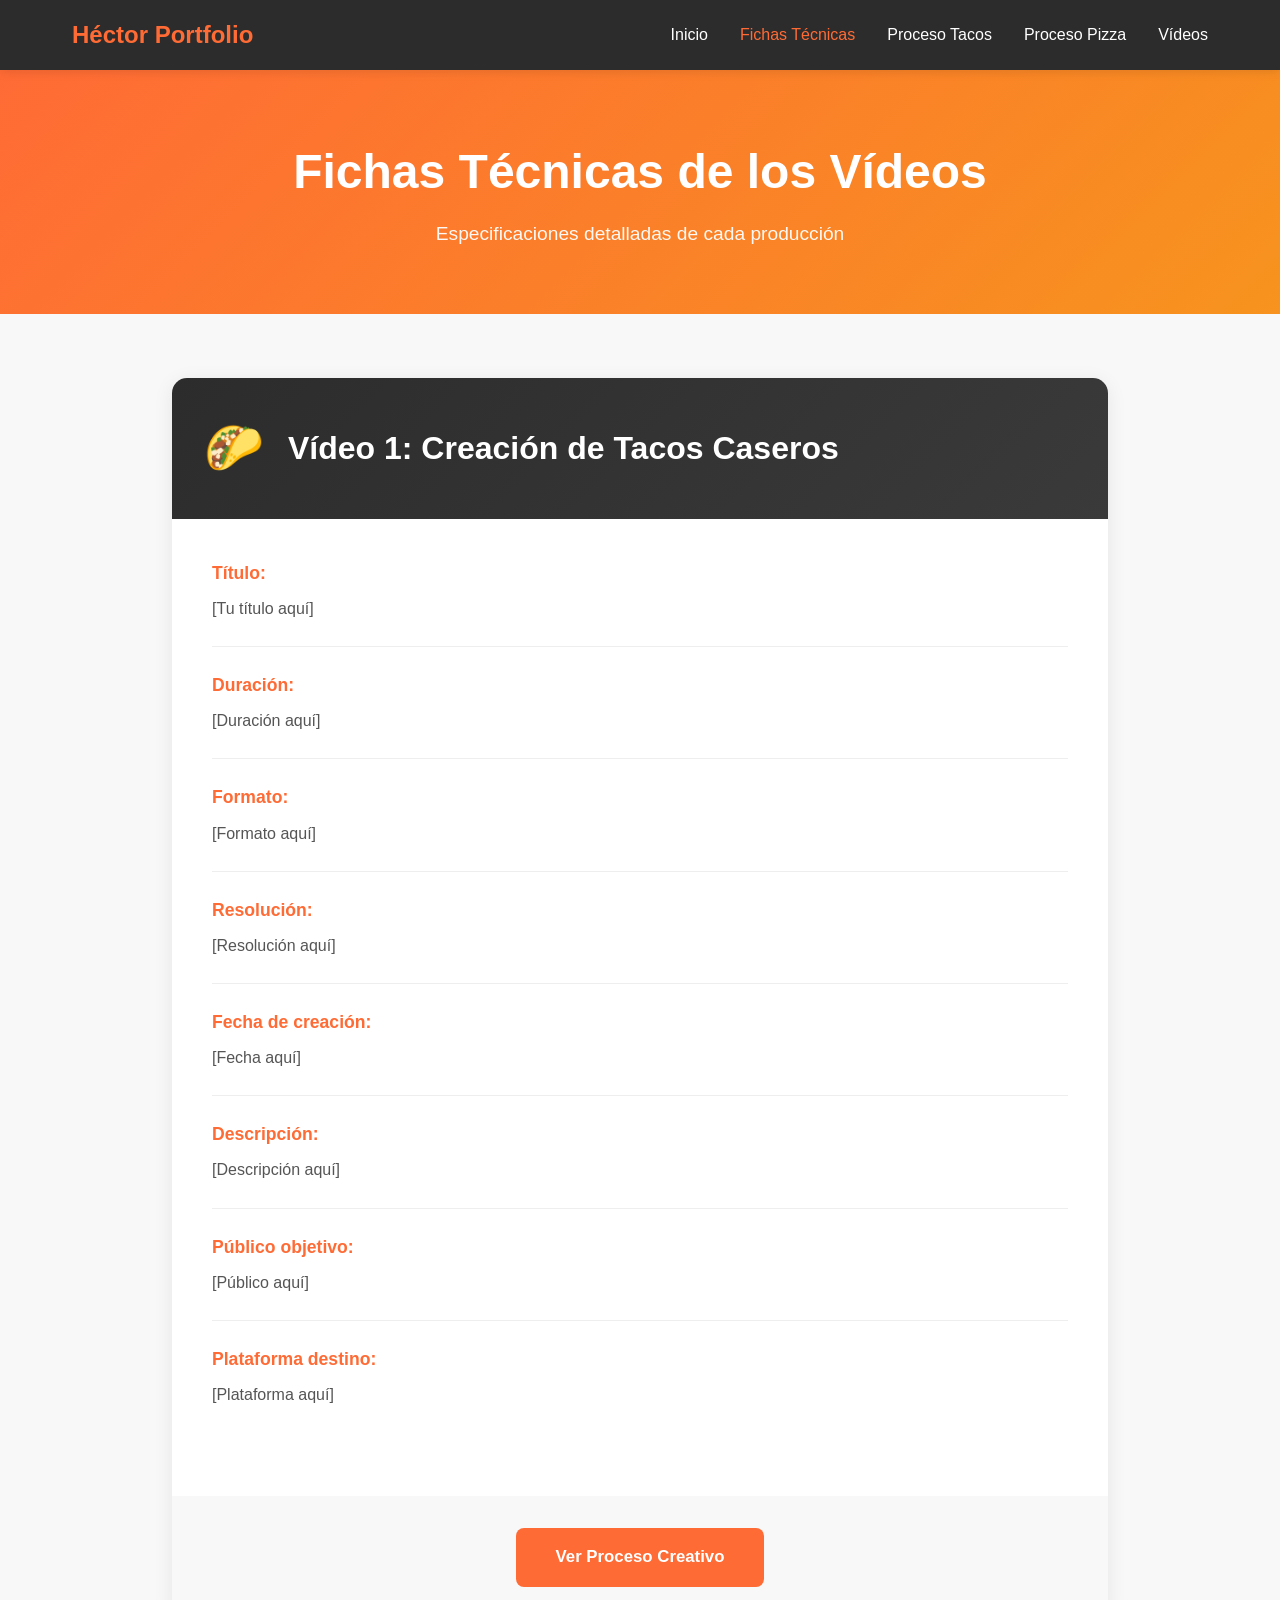
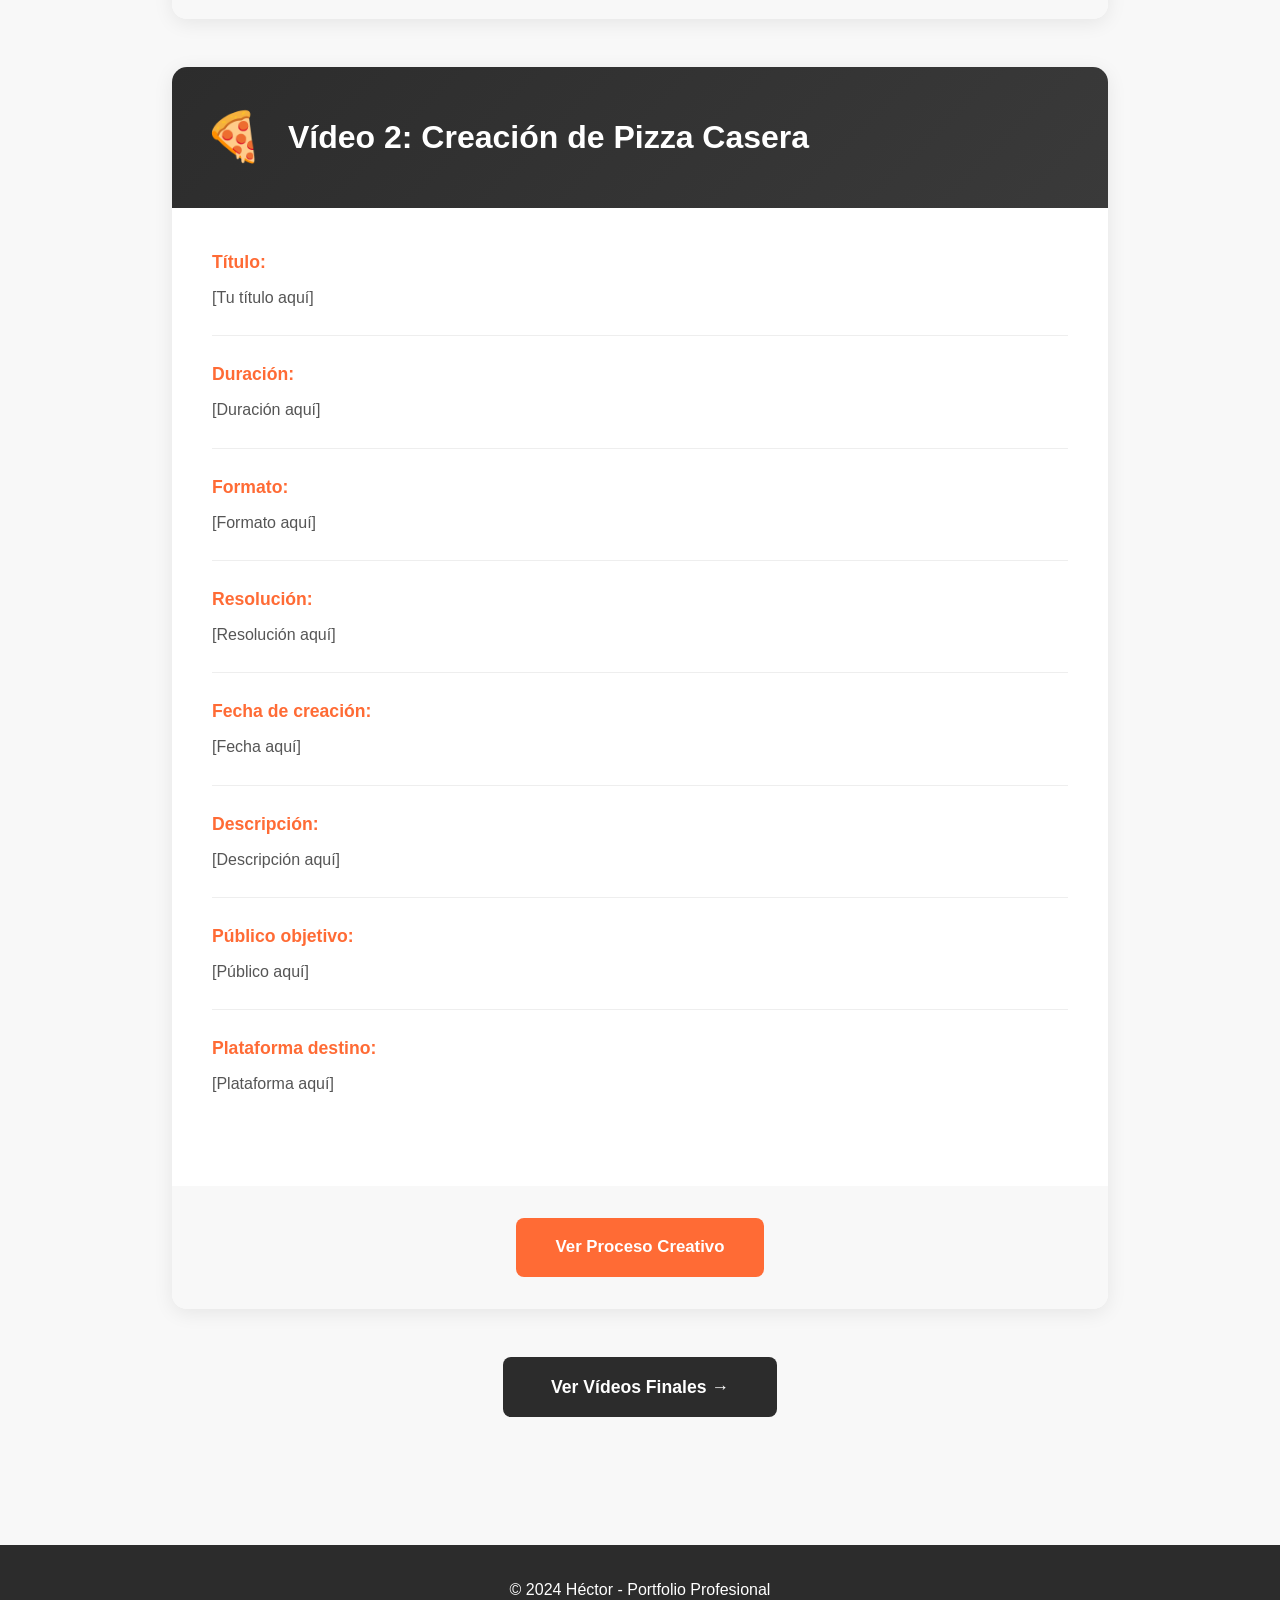
==== fichas.html @ d03f59ef "Queda escribir las fichas y poner los videos" ====
<!DOCTYPE html>
<html lang="es">
<head>
    <meta charset="UTF-8">
    <meta name="viewport" content="width=device-width, initial-scale=1.0">
    <title>Fichas Técnicas - Héctor Portfolio</title>
    <link rel="stylesheet" href="./css/style_fichas.css">
</head>
<body>
    <nav class="navbar">
        <div class="nav-container">
            <h1 class="logo">Héctor Portfolio</h1>
            <ul class="nav-menu">
                <li><a href="./index.html">Inicio</a></li>
                <li><a href="./fichas.html" class="active">Fichas Técnicas</a></li>
                <li><a href="./proceso_tacos.html">Proceso Tacos</a></li>
                <li><a href="./proceso_pizza.html">Proceso Pizza</a></li>
                <li><a href="./videos.html">Vídeos</a></li>
            </ul>
        </div>
    </nav>

    <header class="page-header">
        <h1>Fichas Técnicas de los Vídeos</h1>
        <p>Especificaciones detalladas de cada producción</p>
    </header>

    <main class="container">
        <!-- FICHA TÉCNICA 1: TACOS CASEROS -->
        <section class="ficha-card">
            <div class="ficha-header">
                <span class="ficha-icon">🌮</span>
                <h2>Vídeo 1: Creación de Tacos Caseros</h2>
            </div>
            <div class="ficha-content">
                <!-- ⬇️ AÑADE AQUÍ: Todo el contenido de la ficha técnica del vídeo de TACOS -->
                <!-- Ejemplo de estructura (usa la que prefieras): -->
                
                <div class="ficha-item">
                    <strong>Título:</strong>
                    <p>[Tu título aquí]</p>
                </div>

                <div class="ficha-item">
                    <strong>Duración:</strong>
                    <p>[Duración aquí]</p>
                </div>

                <div class="ficha-item">
                    <strong>Formato:</strong>
                    <p>[Formato aquí]</p>
                </div>

                <div class="ficha-item">
                    <strong>Resolución:</strong>
                    <p>[Resolución aquí]</p>
                </div>

                <div class="ficha-item">
                    <strong>Fecha de creación:</strong>
                    <p>[Fecha aquí]</p>
                </div>

                <div class="ficha-item">
                    <strong>Descripción:</strong>
                    <p>[Descripción aquí]</p>
                </div>

                <div class="ficha-item">
                    <strong>Público objetivo:</strong>
                    <p>[Público aquí]</p>
                </div>

                <div class="ficha-item">
                    <strong>Plataforma destino:</strong>
                    <p>[Plataforma aquí]</p>
                </div>

                <!-- Añade más campos según tu ficha técnica real -->
                
            </div>
            <div class="ficha-footer">
                <a href="./proceso_tacos.html" class="btn">Ver Proceso Creativo</a>
            </div>
        </section>

        <!-- FICHA TÉCNICA 2: PIZZA CASERA -->
        <section class="ficha-card">
            <div class="ficha-header">
                <span class="ficha-icon">🍕</span>
                <h2>Vídeo 2: Creación de Pizza Casera</h2>
            </div>
            <div class="ficha-content">
                <!-- ⬇️ AÑADE AQUÍ: Todo el contenido de la ficha técnica del vídeo de PIZZA -->
                <!-- Usa la misma estructura que arriba -->
                
                <div class="ficha-item">
                    <strong>Título:</strong>
                    <p>[Tu título aquí]</p>
                </div>

                <div class="ficha-item">
                    <strong>Duración:</strong>
                    <p>[Duración aquí]</p>
                </div>

                <div class="ficha-item">
                    <strong>Formato:</strong>
                    <p>[Formato aquí]</p>
                </div>

                <div class="ficha-item">
                    <strong>Resolución:</strong>
                    <p>[Resolución aquí]</p>
                </div>

                <div class="ficha-item">
                    <strong>Fecha de creación:</strong>
                    <p>[Fecha aquí]</p>
                </div>

                <div class="ficha-item">
                    <strong>Descripción:</strong>
                    <p>[Descripción aquí]</p>
                </div>

                <div class="ficha-item">
                    <strong>Público objetivo:</strong>
                    <p>[Público aquí]</p>
                </div>

                <div class="ficha-item">
                    <strong>Plataforma destino:</strong>
                    <p>[Plataforma aquí]</p>
                </div>

                <!-- Añade más campos según tu ficha técnica real -->
                
            </div>
            <div class="ficha-footer">
                <a href="./proceso_pizza.html" class="btn">Ver Proceso Creativo</a>
            </div>
        </section>

        <div class="navigation-section">
            <a href="./videos.html" class="btn-nav">Ver Vídeos Finales →</a>
        </div>
    </main>

    <footer class="footer">
        <p>&copy; 2024 Héctor - Portfolio Profesional</p>
    </footer>
</body>
</html>
---- css/style_fichas.css ----
* {
    margin: 0;
    padding: 0;
    box-sizing: border-box;
}

body {
    font-family: 'Segoe UI', Tahoma, Geneva, Verdana, sans-serif;
    line-height: 1.6;
    color: #333;
    background-color: #f8f8f8;
}

/* Navegación */
.navbar {
    background-color: #2c2c2c;
    padding: 1rem 0;
    position: sticky;
    top: 0;
    z-index: 100;
    box-shadow: 0 2px 10px rgba(0,0,0,0.1);
}

.nav-container {
    max-width: 1200px;
    margin: 0 auto;
    padding: 0 2rem;
    display: flex;
    justify-content: space-between;
    align-items: center;
}

.logo {
    color: #ff6b35;
    font-size: 1.5rem;
    font-weight: bold;
}

.nav-menu {
    display: flex;
    list-style: none;
    gap: 2rem;
}

.nav-menu a {
    color: #fff;
    text-decoration: none;
    transition: color 0.3s;
    font-weight: 500;
}

.nav-menu a:hover,
.nav-menu a.active {
    color: #ff6b35;
}

/* Page Header */
.page-header {
    background: linear-gradient(135deg, #ff6b35 0%, #f7931e 100%);
    color: white;
    padding: 4rem 2rem;
    text-align: center;
}

.page-header h1 {
    font-size: 3rem;
    margin-bottom: 0.5rem;
}

.page-header p {
    font-size: 1.2rem;
    opacity: 0.95;
}

/* Container */
.container {
    max-width: 1000px;
    margin: 0 auto;
    padding: 4rem 2rem;
}

/* Ficha Card */
.ficha-card {
    background: white;
    border-radius: 15px;
    box-shadow: 0 4px 20px rgba(0,0,0,0.08);
    margin-bottom: 3rem;
    overflow: hidden;
}

.ficha-header {
    background: linear-gradient(135deg, #2c2c2c 0%, #3a3a3a 100%);
    color: white;
    padding: 2rem;
    display: flex;
    align-items: center;
    gap: 1.5rem;
}

.ficha-icon {
    font-size: 3rem;
}

.ficha-header h2 {
    font-size: 2rem;
    margin: 0;
}

.ficha-content {
    padding: 2.5rem;
}

.ficha-item {
    margin-bottom: 1.5rem;
    padding-bottom: 1.5rem;
    border-bottom: 1px solid #eee;
}

.ficha-item:last-child {
    border-bottom: none;
}

.ficha-item strong {
    color: #ff6b35;
    font-size: 1.1rem;
    display: block;
    margin-bottom: 0.5rem;
}

.ficha-item p {
    color: #555;
    font-size: 1rem;
    line-height: 1.7;
    margin: 0;
}

.ficha-footer {
    padding: 2rem;
    background-color: #f8f8f8;
    text-align: center;
}

/* Botones */
.btn {
    display: inline-block;
    padding: 1rem 2.5rem;
    background-color: #ff6b35;
    color: white;
    text-decoration: none;
    border-radius: 8px;
    transition: all 0.3s;
    font-weight: 600;
    font-size: 1.05rem;
}

.btn:hover {
    background-color: #e55a2b;
    transform: translateY(-2px);
    box-shadow: 0 4px 15px rgba(255,107,53,0.3);
}

/* Navigation Section */
.navigation-section {
    text-align: center;
    margin-top: 3rem;
}

.btn-nav {
    display: inline-block;
    padding: 1rem 3rem;
    background-color: #2c2c2c;
    color: white;
    text-decoration: none;
    border-radius: 8px;
    transition: all 0.3s;
    font-weight: 600;
    font-size: 1.1rem;
}

.btn-nav:hover {
    background-color: #1a1a1a;
    transform: translateY(-2px);
}

/* Footer */
.footer {
    background-color: #2c2c2c;
    color: white;
    text-align: center;
    padding: 2rem;
    margin-top: 4rem;
}
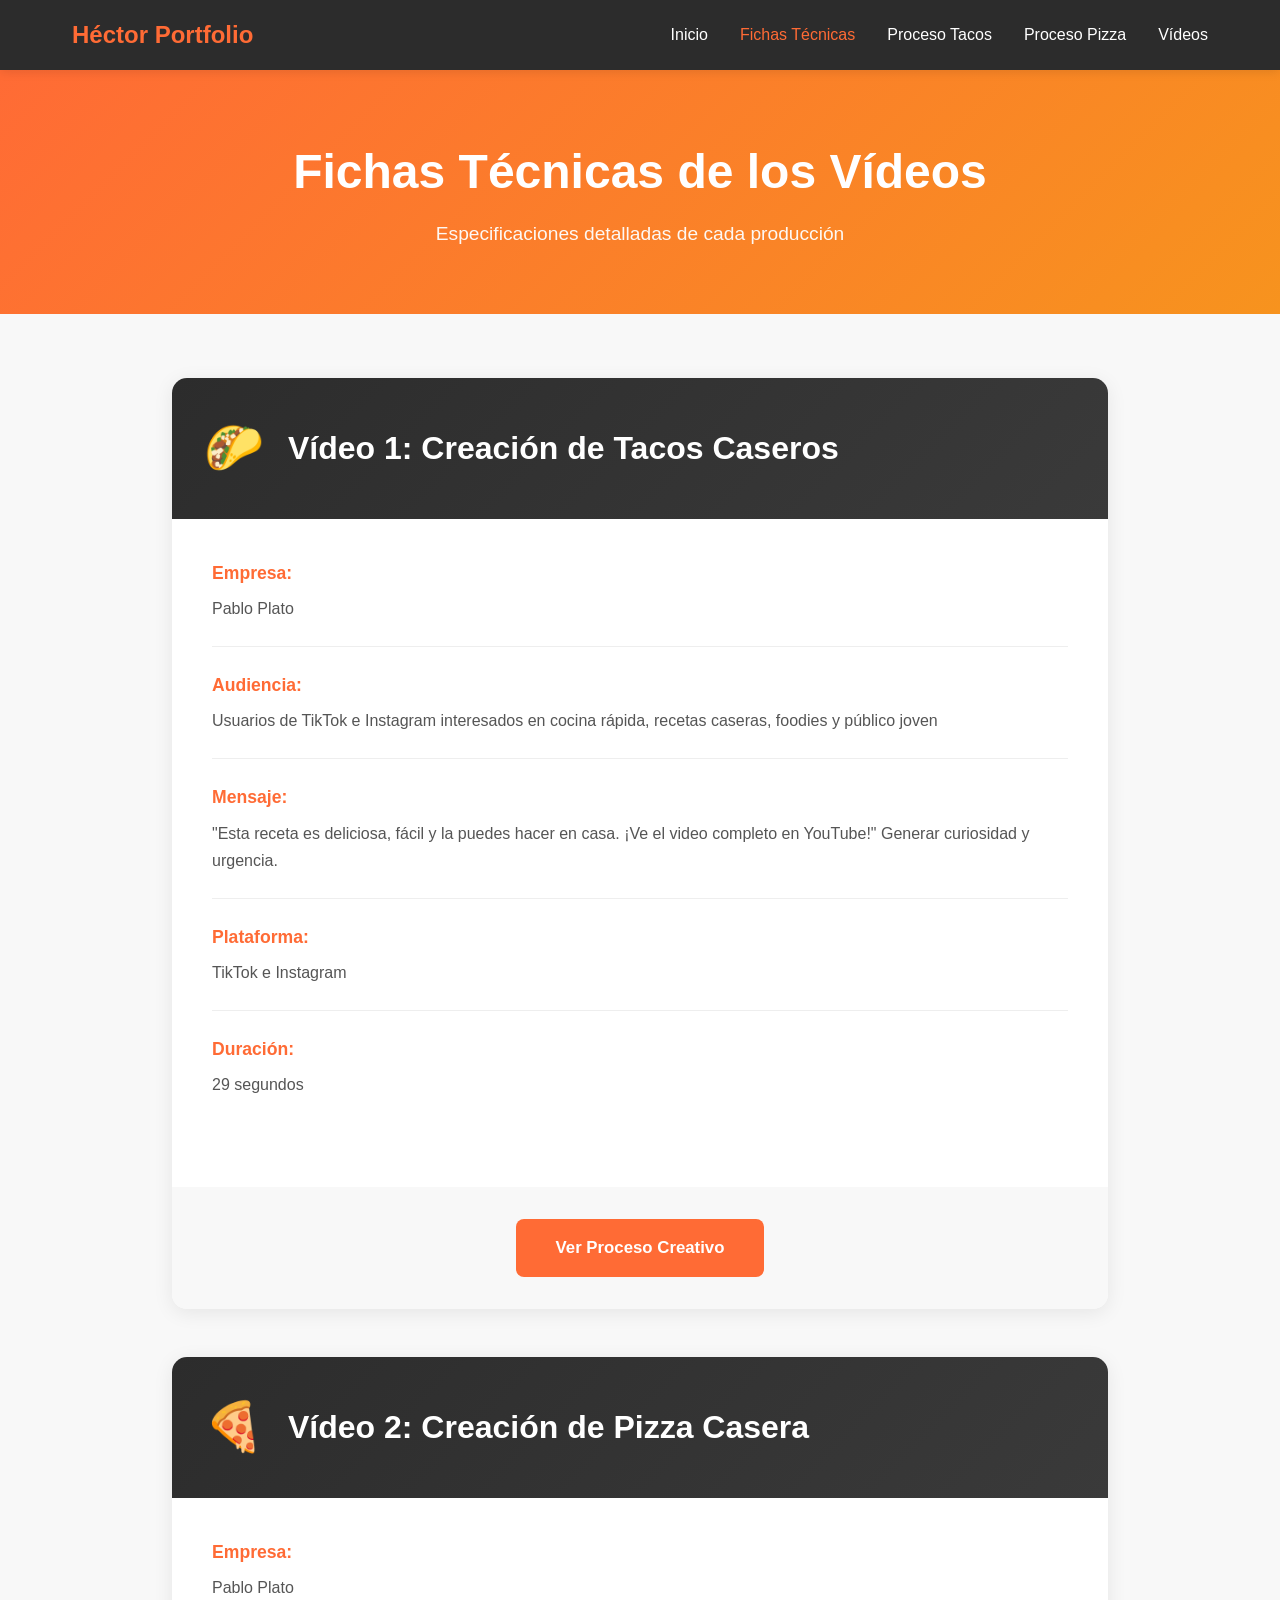
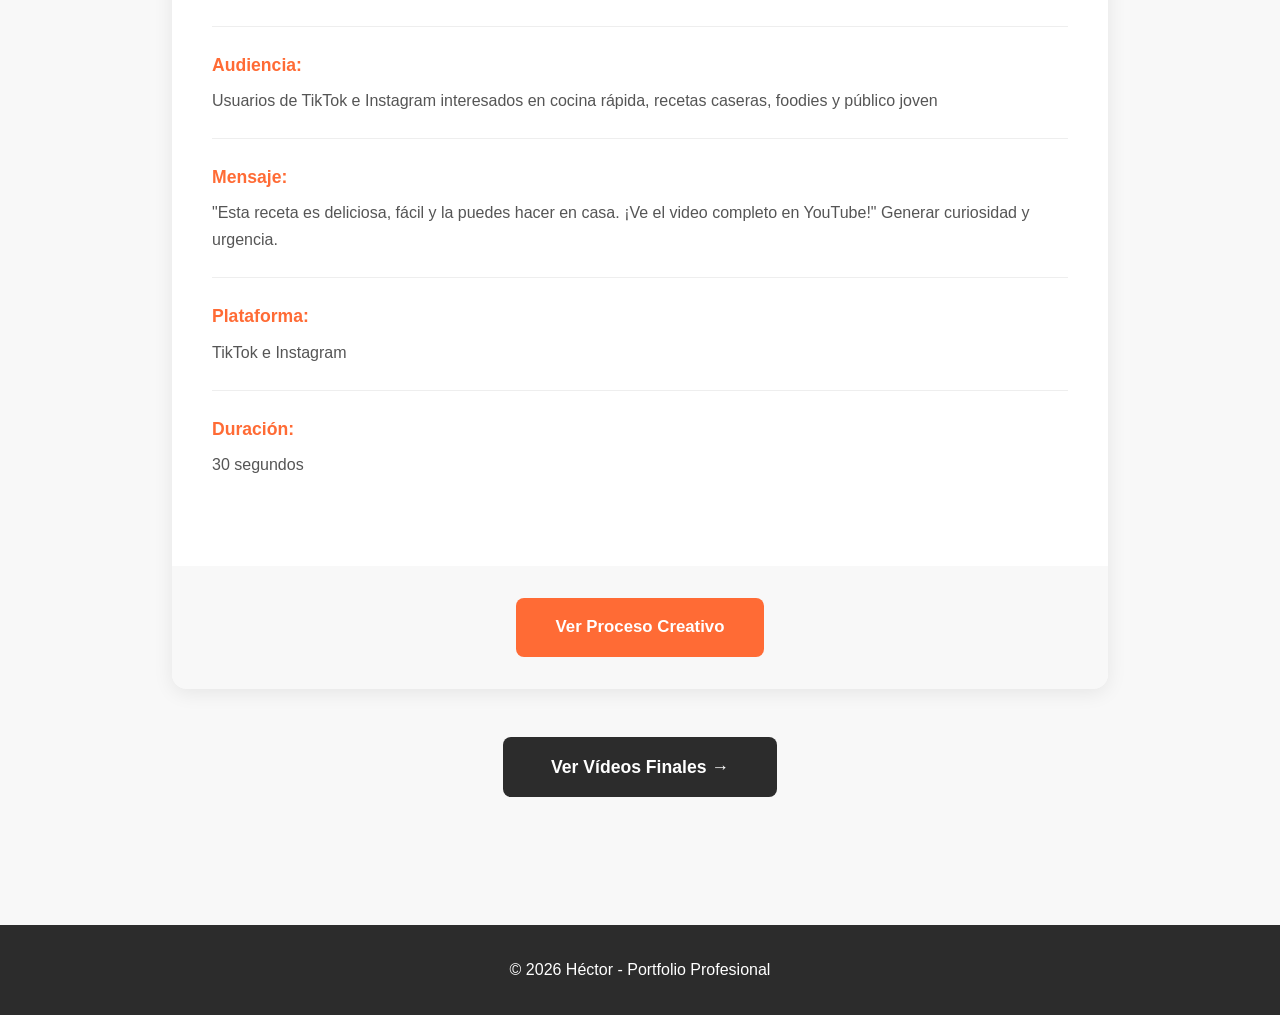
==== commit df33d6a3: "Final" ====
--- a/fichas.html
+++ b/fichas.html
@@ -33,50 +33,31 @@
                 <h2>Vídeo 1: Creación de Tacos Caseros</h2>
             </div>
             <div class="ficha-content">
-                <!-- ⬇️ AÑADE AQUÍ: Todo el contenido de la ficha técnica del vídeo de TACOS -->
-                <!-- Ejemplo de estructura (usa la que prefieras): -->
                 
                 <div class="ficha-item">
-                    <strong>Título:</strong>
-                    <p>[Tu título aquí]</p>
+                    <strong>Empresa:</strong>
+                    <p>Pablo Plato</p>
+                </div>
+
+                <div class="ficha-item">
+                    <strong>Audiencia:</strong>
+                    <p>Usuarios de TikTok e Instagram interesados en cocina rápida, recetas caseras, foodies y público joven</p>
+                </div>
+
+                <div class="ficha-item">
+                    <strong>Mensaje:</strong>
+                    <p>"Esta receta es deliciosa, fácil y la puedes hacer en casa. ¡Ve el video completo en YouTube!" Generar curiosidad y urgencia.</p>
+                </div>
+
+                <div class="ficha-item">
+                    <strong>Plataforma:</strong>
+                    <p>TikTok e Instagram</p>
                 </div>
 
                 <div class="ficha-item">
                     <strong>Duración:</strong>
-                    <p>[Duración aquí]</p>
+                    <p>29 segundos</p>
                 </div>
-
-                <div class="ficha-item">
-                    <strong>Formato:</strong>
-                    <p>[Formato aquí]</p>
-                </div>
-
-                <div class="ficha-item">
-                    <strong>Resolución:</strong>
-                    <p>[Resolución aquí]</p>
-                </div>
-
-                <div class="ficha-item">
-                    <strong>Fecha de creación:</strong>
-                    <p>[Fecha aquí]</p>
-                </div>
-
-                <div class="ficha-item">
-                    <strong>Descripción:</strong>
-                    <p>[Descripción aquí]</p>
-                </div>
-
-                <div class="ficha-item">
-                    <strong>Público objetivo:</strong>
-                    <p>[Público aquí]</p>
-                </div>
-
-                <div class="ficha-item">
-                    <strong>Plataforma destino:</strong>
-                    <p>[Plataforma aquí]</p>
-                </div>
-
-                <!-- Añade más campos según tu ficha técnica real -->
                 
             </div>
             <div class="ficha-footer">
@@ -91,50 +72,31 @@
                 <h2>Vídeo 2: Creación de Pizza Casera</h2>
             </div>
             <div class="ficha-content">
-                <!-- ⬇️ AÑADE AQUÍ: Todo el contenido de la ficha técnica del vídeo de PIZZA -->
-                <!-- Usa la misma estructura que arriba -->
                 
                 <div class="ficha-item">
-                    <strong>Título:</strong>
-                    <p>[Tu título aquí]</p>
+                    <strong>Empresa:</strong>
+                    <p>Pablo Plato</p>
+                </div>
+
+                <div class="ficha-item">
+                    <strong>Audiencia:</strong>
+                    <p>Usuarios de TikTok e Instagram interesados en cocina rápida, recetas caseras, foodies y público joven</p>
+                </div>
+
+                <div class="ficha-item">
+                    <strong>Mensaje:</strong>
+                    <p>"Esta receta es deliciosa, fácil y la puedes hacer en casa. ¡Ve el video completo en YouTube!" Generar curiosidad y urgencia.</p>
+                </div>
+
+                <div class="ficha-item">
+                    <strong>Plataforma:</strong>
+                    <p>TikTok e Instagram</p>
                 </div>
 
                 <div class="ficha-item">
                     <strong>Duración:</strong>
-                    <p>[Duración aquí]</p>
+                    <p>30 segundos</p>
                 </div>
-
-                <div class="ficha-item">
-                    <strong>Formato:</strong>
-                    <p>[Formato aquí]</p>
-                </div>
-
-                <div class="ficha-item">
-                    <strong>Resolución:</strong>
-                    <p>[Resolución aquí]</p>
-                </div>
-
-                <div class="ficha-item">
-                    <strong>Fecha de creación:</strong>
-                    <p>[Fecha aquí]</p>
-                </div>
-
-                <div class="ficha-item">
-                    <strong>Descripción:</strong>
-                    <p>[Descripción aquí]</p>
-                </div>
-
-                <div class="ficha-item">
-                    <strong>Público objetivo:</strong>
-                    <p>[Público aquí]</p>
-                </div>
-
-                <div class="ficha-item">
-                    <strong>Plataforma destino:</strong>
-                    <p>[Plataforma aquí]</p>
-                </div>
-
-                <!-- Añade más campos según tu ficha técnica real -->
                 
             </div>
             <div class="ficha-footer">
@@ -148,7 +110,7 @@
     </main>
 
     <footer class="footer">
-        <p>&copy; 2024 Héctor - Portfolio Profesional</p>
+        <p>&copy; 2026 Héctor - Portfolio Profesional</p>
     </footer>
 </body>
 </html>
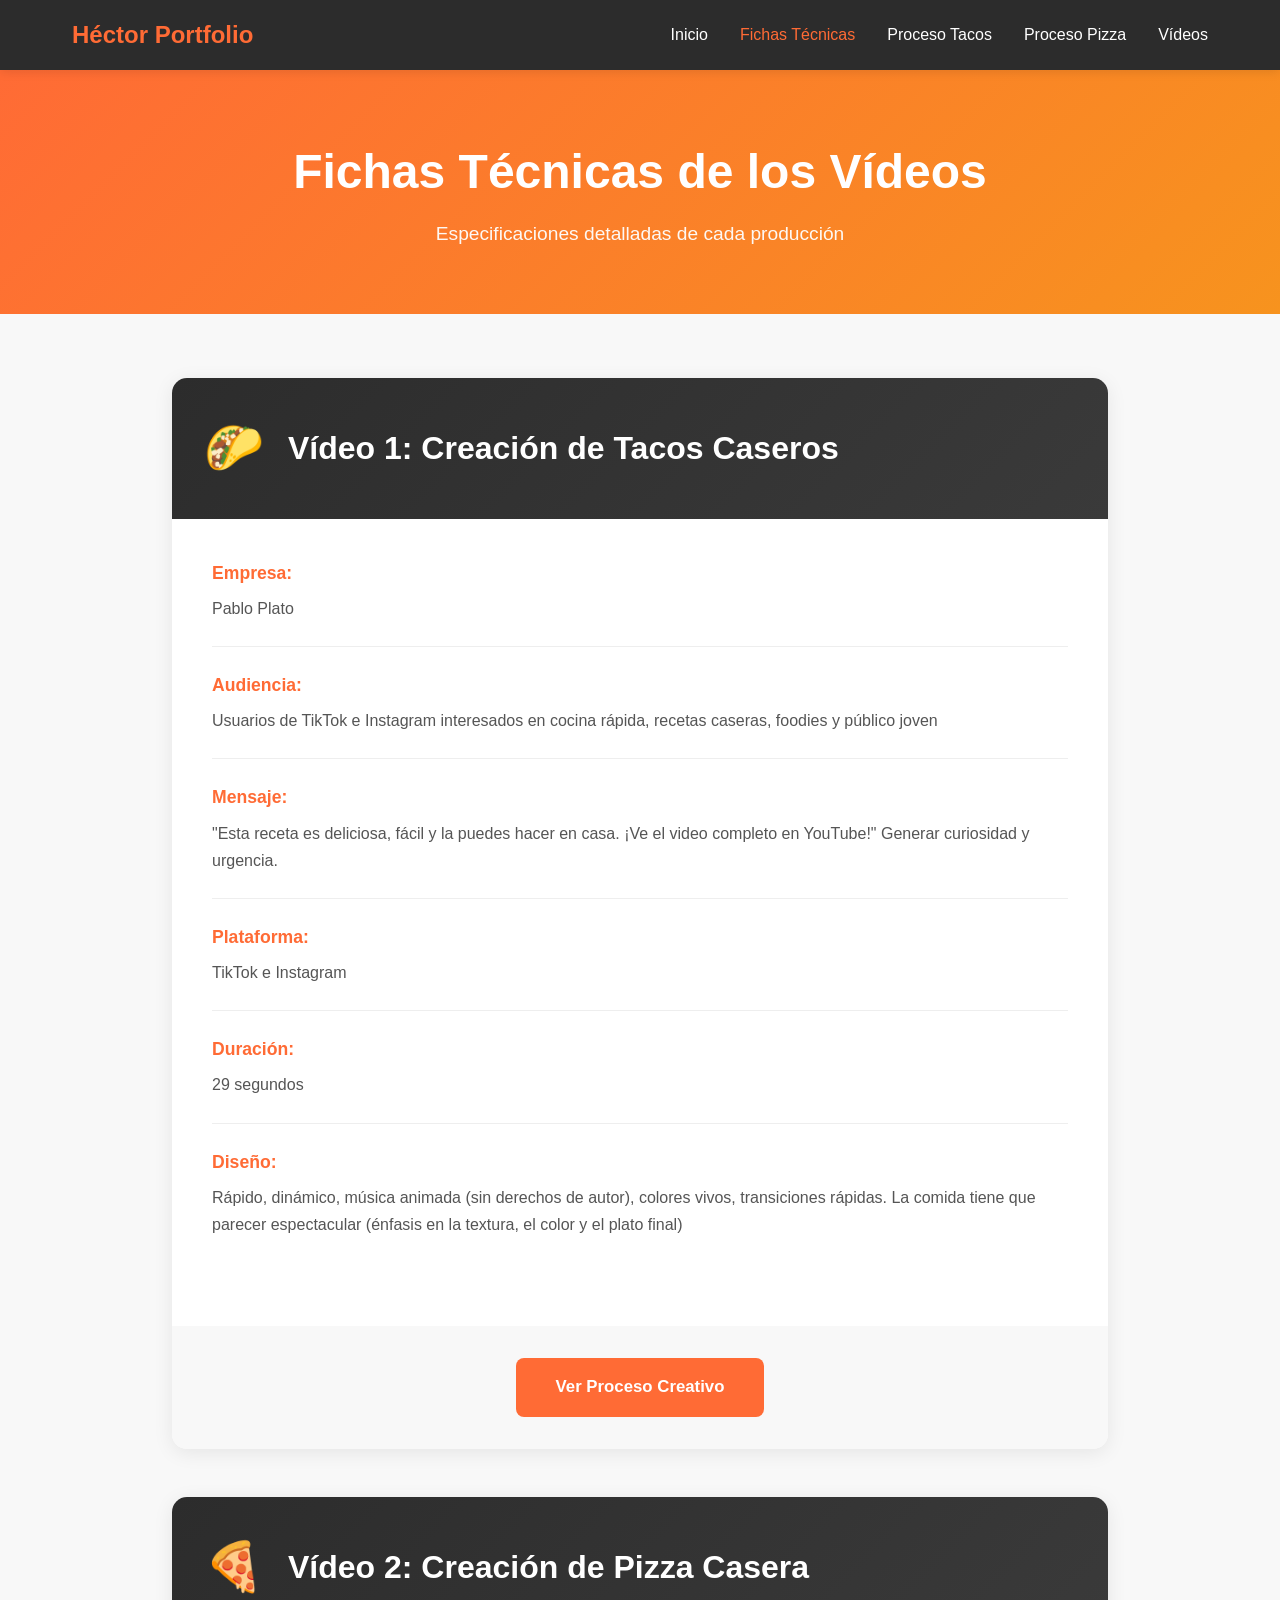
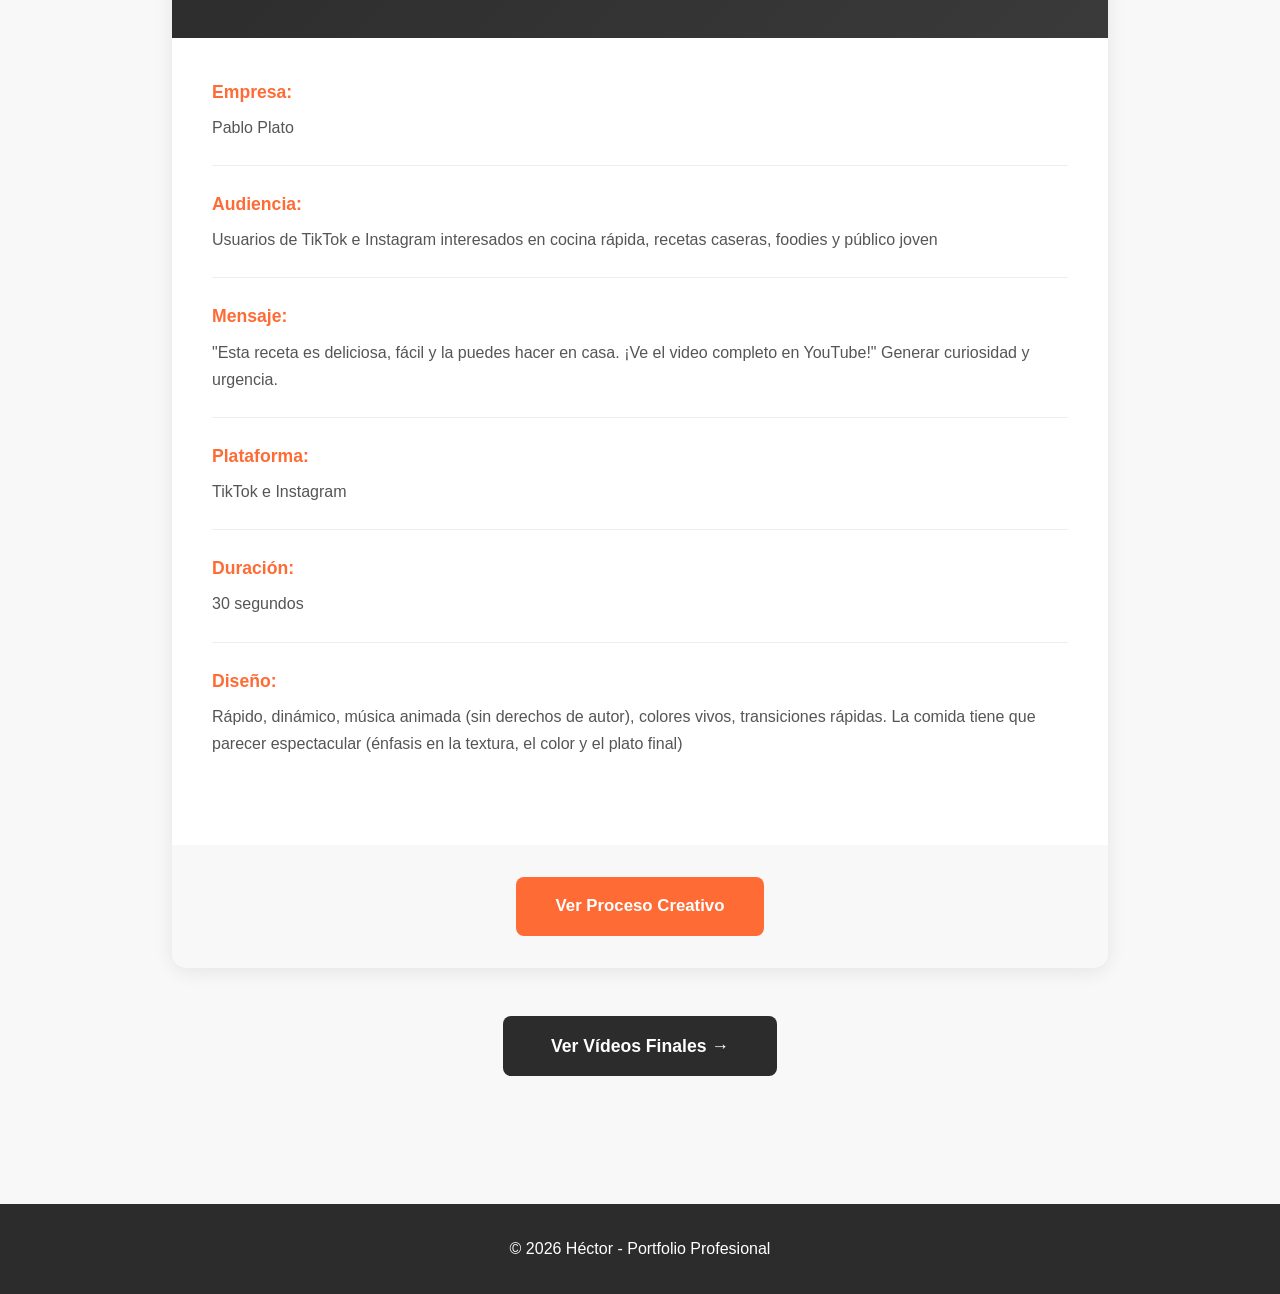
==== commit caed62a9: "Añadidos" ====
--- a/fichas.html
+++ b/fichas.html
@@ -58,6 +58,11 @@
                     <strong>Duración:</strong>
                     <p>29 segundos</p>
                 </div>
+
+                <div class="ficha-item">
+                    <strong>Diseño:</strong>
+                    <p>Rápido, dinámico, música animada (sin derechos de autor), colores vivos, transiciones rápidas. La comida tiene que parecer espectacular (énfasis en la textura, el color y el plato final)</p>
+                </div>
                 
             </div>
             <div class="ficha-footer">
@@ -97,6 +102,11 @@
                     <strong>Duración:</strong>
                     <p>30 segundos</p>
                 </div>
+
+                <div class="ficha-item">
+                    <strong>Diseño:</strong>
+                    <p>Rápido, dinámico, música animada (sin derechos de autor), colores vivos, transiciones rápidas. La comida tiene que parecer espectacular (énfasis en la textura, el color y el plato final)</p>
+                </div>
                 
             </div>
             <div class="ficha-footer">
